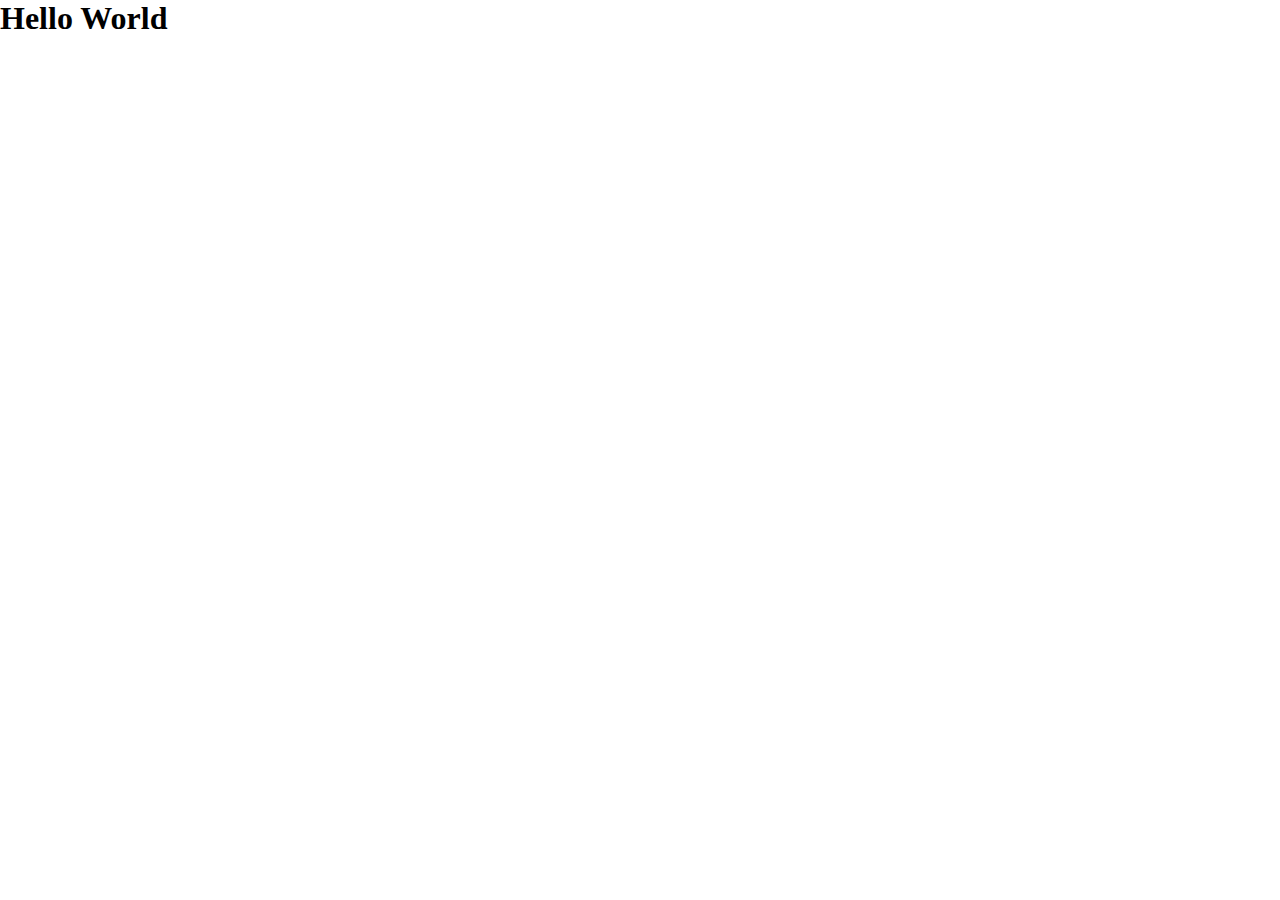
==== index.html @ d8b2917f "my second commit" ====
<!DOCTYPE html>
<html lang="en">
<head>
    <meta charset="UTF-8">
    <meta http-equiv="X-UA-Compatible" content="IE=edge">
    <meta name="viewport" content="width=device-width, initial-scale=1.0">
    <link rel="stylesheet" href="./style.css">
    <title>Document</title>
</head>
<body>
    <h1>Hello World
    </h1>
</body>
</html>
---- style.css ----
*{
    margin: 0;
    padding: 0;
    box-sizing: border-box;
}
h1{
    font-weight:900;
}
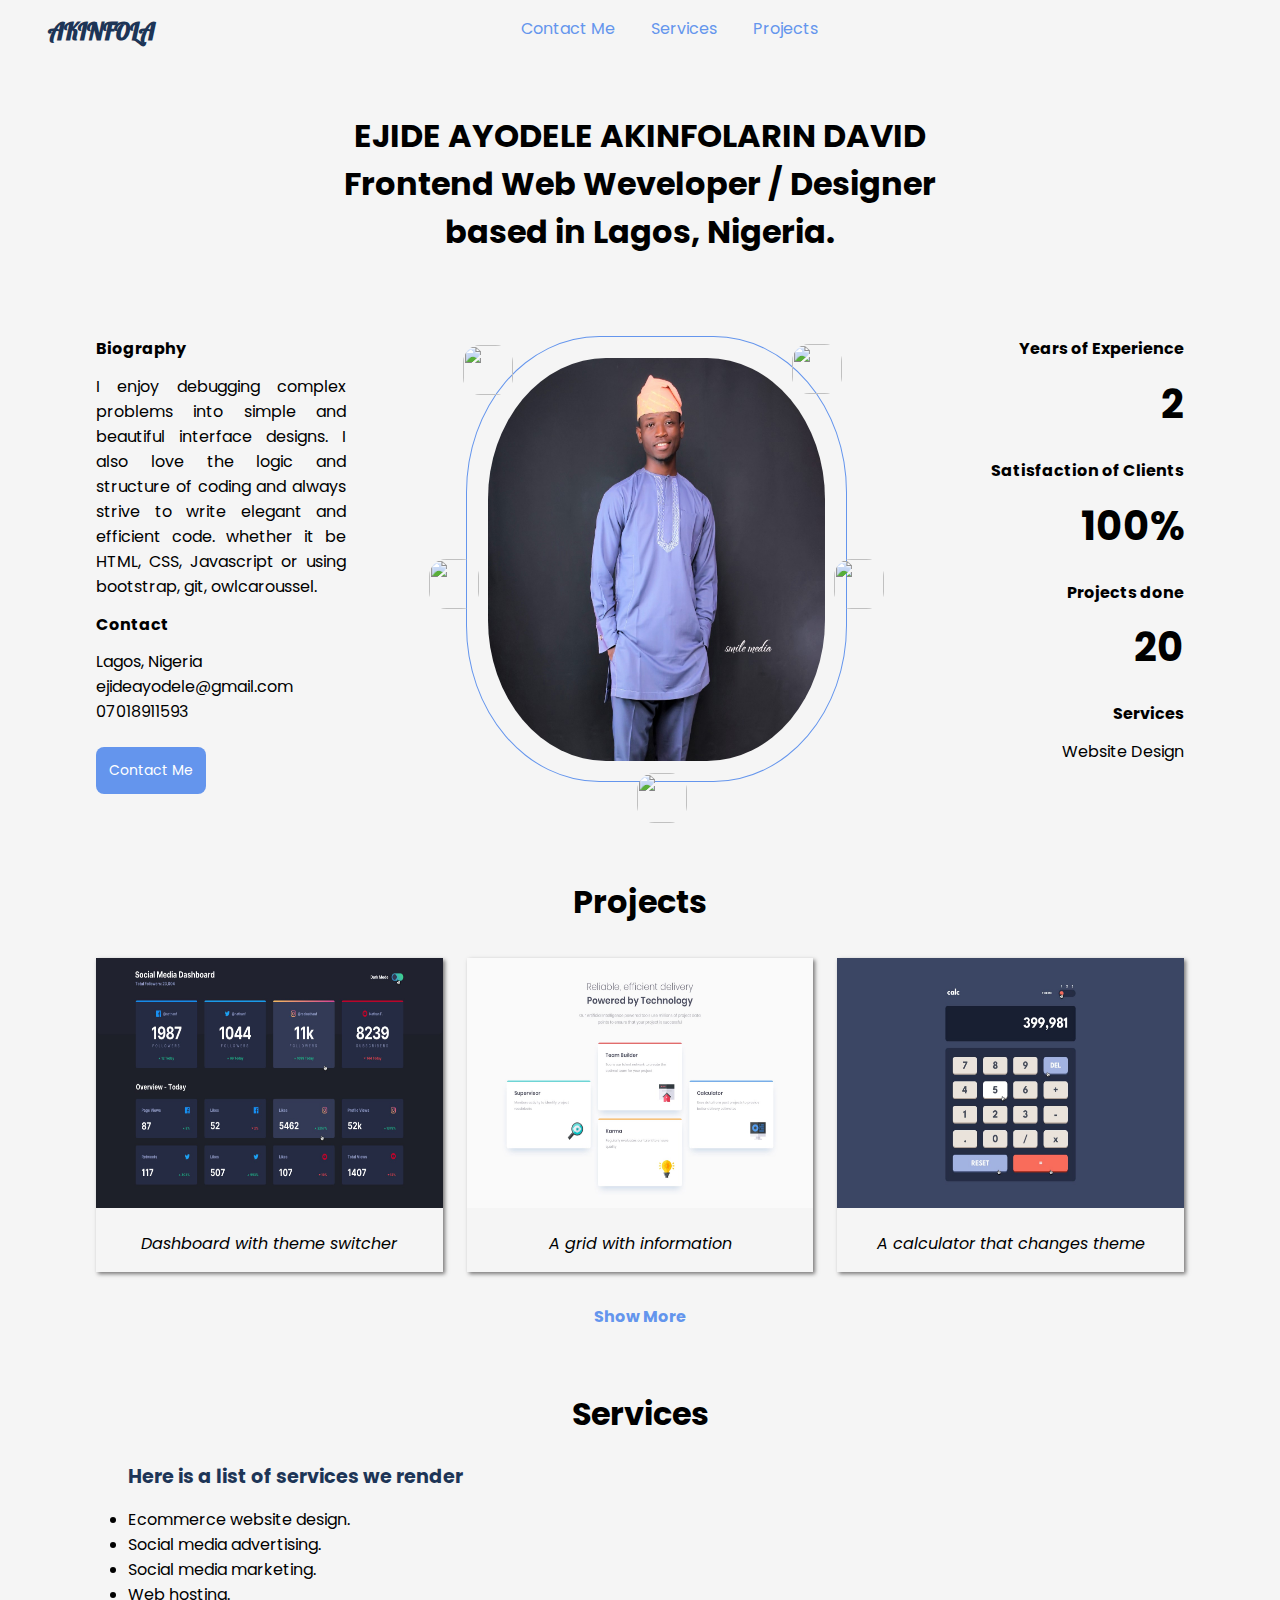
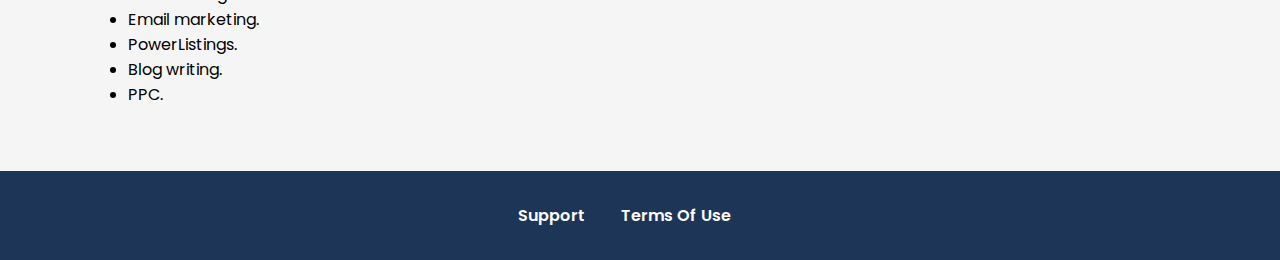
==== commit f253b34e: "Merge branch 'main' of https://github.com/Akinfola/zuri_task" ====
--- a/index.html
+++ b/index.html
@@ -1,14 +1,215 @@
-<!DOCTYPE html>
-<html lang="en">
-<head>
-    <meta charset="UTF-8">
-    <meta http-equiv="X-UA-Compatible" content="IE=edge">
-    <meta name="viewport" content="width=device-width, initial-scale=1.0">
-    <link rel="stylesheet" href="./style.css">
-    <title>Document</title>
-</head>
-<body>
-    <h1>Hello World
-    </h1>
-</body>
-</html>+<!DOCTYPE html>
+<html lang="en">
+  <head>
+    <meta charset="UTF-8" />
+    <meta http-equiv="X-UA-Compatible" content="IE=edge" />
+    <meta name="viewport" content="width=device-width, initial-scale=1.0" />
+    <title>Home</title>
+
+    <link
+      rel="stylesheet"
+      href="https://cdnjs.cloudflare.com/ajax/libs/font-awesome/6.1.1/css/all.min.css"
+      integrity="sha512-KfkfwYDsLkIlwQp6LFnl8zNdLGxu9YAA1QvwINks4PhcElQSvqcyVLLD9aMhXd13uQjoXtEKNosOWaZqXgel0g=="
+      crossorigin="anonymous"
+      referrerpolicy="no-referrer"
+    />
+
+    <link rel="stylesheet" href="./cssfiles/style.css">
+
+  </head>
+  <body>
+    <header id="top">
+      <nav class="flexbox">
+        <div class="navbrand">
+          <a href="./index.html">Akinfola</a>
+        </div>
+        <div class="nav-list">
+          <a href="#contact" class="nav-links">contact Me</a>
+          <a href="#services" class="nav-links">services</a>
+          <a href="#projects" class="nav-links">projects</a>
+        </div>
+
+        <div class="social">
+          <a href="https://web.facebook.com/profile.php?id=100074105265223">
+            <i class="fa-brands fa-facebook-f"></i></a>
+
+          <a href="https://www.instagram.com/iam_akinfola">
+            <i class="fa-brands fa-instagram"></i></a>
+
+          <a href="https://wa.link/0urnio">
+            <i class="fa-brands fa-whatsapp"></i></a>
+        </div>
+      </nav>
+    </header>
+
+    <main>
+
+        <div class="name">
+            <h1>EJIDE AYODELE AKINFOLARIN DAVID<br>
+              Frontend Web Weveloper / Designer
+                <br/>
+               based in Lagos, Nigeria.
+            </h1>
+        </div>
+
+        <div class="info-body">
+
+            <div class="first">
+                <h4>Biography</h4>              
+                <p style="text-align: justify;">
+                  I enjoy debugging complex problems into simple and
+                  beautiful interface designs. I also love the logic and structure of
+                  coding and always strive to write elegant and efficient code.
+                  whether it be HTML, CSS, Javascript or using bootstrap, git,
+                  owlcaroussel.
+               </p>
+
+                <h4 id="contact">Contact</h4> 
+                <p style="margin-bottom: 0.5rem;">Lagos, Nigeria<br/>
+                ejideayodele@gmail.com <br/>
+                07018911593</p><br/>
+
+                <a href="./htmlfiles/contact.html">contact me</a>
+            </div>
+
+            <div class="second">
+                <img src="./images/Mypicture.jpg" alt="my picture">
+
+                 <img
+                  src="https://e7.pngegg.com/pngimages/913/851/png-clipart-responsive-web-design-html-world-wide-web-consortium-world-wide-web-angle-text.png" 
+                  class="small-images one"
+                 />
+                <img
+                 src="https://upload.wikimedia.org/wikipedia/commons/thumb/3/3d/CSS.3.svg/1200px-CSS.3.svg.png"
+                 class="small-images two"
+                 />
+                 <img
+                  src="https://p.kindpng.com/picc/s/171-1718046_javascript-programming-language-logo-hd-png-download.png"
+                  class="small-images three"
+                 />
+                 <img
+                 src="https://upload.wikimedia.org/wikipedia/commons/thumb/b/b2/Bootstrap_logo.svg/512px-Bootstrap_logo.svg.png?20210507000024"
+                 class="small-images four"
+                  />
+                 <img
+                 src="https://e7.pngegg.com/pngimages/713/558/png-clipart-computer-icons-pro-git-github-logo-text-logo-thumbnail.png"
+                 class="small-images five"
+                 />
+            </div>
+
+            <div class="skills">
+
+               <h1>Skills</h1>
+              <img
+                  src="https://e7.pngegg.com/pngimages/913/851/png-clipart-responsive-web-design-html-world-wide-web-consortium-world-wide-web-angle-text.png" 
+                  class="small-images"
+                 />
+                <img
+                 src="https://upload.wikimedia.org/wikipedia/commons/thumb/3/3d/CSS.3.svg/1200px-CSS.3.svg.png"
+                 class="small-images"
+                 />
+                 <img
+                  src="https://p.kindpng.com/picc/s/171-1718046_javascript-programming-language-logo-hd-png-download.png"
+                  class="small-images"
+                 />
+                 <img
+                 src="https://upload.wikimedia.org/wikipedia/commons/thumb/b/b2/Bootstrap_logo.svg/512px-Bootstrap_logo.svg.png?20210507000024"
+                 class="small-images"
+                  />
+                 <img
+                 src="https://e7.pngegg.com/pngimages/713/558/png-clipart-computer-icons-pro-git-github-logo-text-logo-thumbnail.png"
+                 class="small-images"
+                />
+            </div> 
+
+            <div class="third">
+                <h4>Years of Experience</h4> 
+                <h1>2</h1>  
+                
+                <h4>Satisfaction of Clients</h4>
+                <h1>100%</h1>
+                
+                <h4>Projects done</h4>              
+                <h1>20</h1>
+
+                <h4>Services</h4>              
+                <p>Website Design</p>
+                
+
+            </div>
+        </div>
+
+        <section>
+          <div class="projects" id="projects">
+            <h1>Projects</h1>
+
+            <div class="project-image flexbox">
+              <div>
+                <figure>
+                  <img src="../images/Active-states-dark.jpg" alt="">
+                  <figcaption>
+                    <p>Dashboard with theme switcher</p>
+                  </figcaption>
+                </figure>
+              </div>
+
+              <div>
+                <figure>
+                  <img src="../images/Desktop-design.jpg" alt="">
+                   <figcaption>
+                    <p>A grid with information</p>
+                  </figcaption>
+                </figure>
+              </div>
+
+              <div>
+                <figure>
+                  <img src="../images/Active-states-theme-1.jpg" alt="">
+                   <figcaption>
+                    <p>A calculator that changes theme</p>
+                  </figcaption>
+                </figure>
+              </div>  
+  
+            </div>
+
+            <h4><a href="./htmlfiles/projects.html">show more</a></h4>
+          </div>
+        </section>
+
+        <section class="services">
+          <h1 id="services">
+            Services
+          </h1>
+
+          <div class="services-list">
+            <p>Here is a list of services we render</p>
+            <ul>
+              <li>Ecommerce website design.</li>
+              <li>Social media advertising.</li>
+              <li>Social media marketing.</li>
+              <li>Web hosting.</li>
+              <li>Email marketing.</li>
+              <li>PowerListings.</li>
+              <li>Blog writing.</li>
+              <li>PPC.</li>
+            </ul>
+          </div>
+        </section>
+
+        <div class="arrow">
+          <a href="#top">
+            <i class="fa-solid fa-circle-arrow-up fa-bounce"></i>
+          </a>
+        </div>
+        
+    </main>
+
+     <footer>
+      <div class="support">
+        <a>Support</a>
+        <a>Terms of Use</a>
+      </div>
+    </footer>
+  </body>
+</html>
--- a/cssfiles/style.css
+++ b/cssfiles/style.css
@@ -0,0 +1,412 @@
+@import url('https://fonts.googleapis.com/css2?family=Poppins:wght@100;200;300;400;500;600;700;800;900&display=swap');
+@import url('https://fonts.googleapis.com/css2?family=Dancing+Script:wght@400;500;600;700&family=Lobster&family=Pacifico&family=Recursive:wght@300;400;500;700&family=Roboto+Serif:ital,opsz,wght@0,8..144,100;0,8..144,300;0,8..144,500;0,8..144,600;0,8..144,700;0,8..144,800;0,8..144,900;1,8..144,100;1,8..144,200;1,8..144,500;1,8..144,900&family=Satisfy&family=Spline+Sans+Mono:wght@300;400;500;700&display=swap');
+
+*{
+    padding: 0;
+    margin: 0;
+    box-sizing: border-box;
+}
+
+body{
+    font-family: 'Poppins', sans-serif;
+    background-color:#f5f5f5;
+}
+
+.flexbox{
+    display: flex;
+    justify-content: space-between;
+}
+
+a{
+    text-decoration: none;
+    color: cornflowerblue;
+    text-transform: capitalize;
+}
+
+i{
+    margin-right: 1rem;
+}
+
+h4, .first p{
+    margin-bottom: 0.8rem;
+}
+
+/* end of global styles */
+
+nav{
+    padding: 0 2rem;
+    height: 4rem;
+    overflow: hidden;
+    flex-wrap: wrap;
+}
+
+.navbrand a{
+    color:#1d3557;
+    text-transform: uppercase;
+    font-family: 'Lobster', cursive;
+    font-weight: 700;
+    font-size: 1.5rem;
+}
+
+.navbrand, .social, .nav-links{
+    padding: 1rem !important;
+}
+
+.nav-list{
+    padding-top: 1rem;
+}
+
+.nav-links:hover{
+    background-color: cornflowerblue;
+    color: white;
+}
+
+.name{
+    text-align: center;
+    padding: 3rem 0;
+}
+
+.name, .info-body, section, .arrow{
+    width: 85%;
+    margin: 0 auto;
+}
+
+.info-body{
+    padding: 2rem 0 3rem 0;
+    display: grid;
+    grid-template-columns: 23% 35% 20%;
+    justify-content: space-between;
+}
+
+.first a{
+    padding: 0.7rem;
+    text-transform: capitalize;
+    color: white;
+    background-color: cornflowerblue;
+    border: 2px solid transparent;
+    border-radius: 8px;
+    font-size: 14px;
+}
+
+.first a:hover{
+    background-color: transparent;
+    color: cornflowerblue;
+    border: 2px solid cornflowerblue;
+}
+
+.second{
+    padding: 1.3rem;
+    border: 1px solid cornflowerblue;
+    border-radius: 35%;
+    position: relative;
+}
+
+.second img{
+    width: 100%;
+    height: 100%;
+    border-radius: 35%;
+}
+
+.third{
+    text-align: right;
+}
+
+.third h1{
+    font-size: 2.5rem;
+    margin-bottom: 1.5rem;
+}
+
+.small-images{
+    width: 50px !important;
+    height: 50px !important;
+    position: absolute;
+}
+
+.one{
+    top:1.5%;
+    right:1%;
+}
+
+.two{
+    top:1.7%;
+    left: -1%;
+}
+
+.three{
+    top: 50%;
+    left:-10%;
+}
+
+.four{
+    left: 45%;
+    top: 98%;
+}
+
+.five{
+    right: -10%;
+    top: 50%;
+}
+
+/* .six{
+    top: 45%;
+    right: -12%;
+}
+
+.seven{
+    right: 0;
+    top: 0;
+    width: 70px !important;
+} */
+
+.skills{
+    display: none;
+    /* visibility: hidden; */
+}
+
+footer{
+    padding: 2rem;
+    text-align: center;
+    margin-top: 4rem;
+    background-color: #1d3557;
+}
+
+footer a{
+    margin-right: 2rem;
+    color: white;
+    font-weight: 600;
+}
+
+.container-cover {
+    width: 70%;
+    height: 100vh;
+    padding: 3rem 0 0rem 0;
+    margin: 0 auto;
+}
+
+.cover {
+    background-color: rgb(235, 232, 232);
+    border-radius: 20px;
+    box-shadow: 2px 2px 4px rgb(119, 118, 118);
+}
+
+.cover-style,
+.cover-text {
+    width: 100%;
+    height: 100% !important;
+}
+
+form {
+    width: 100%;
+}
+
+.cover-text h2 {
+    color: darkblue;
+    font-size: 30px;
+    margin-bottom: 1rem;
+}
+
+.cover-style i {
+    font-size: 10rem;
+    -webkit-text-fill-color: transparent;
+    background: linear-gradient(180deg, #00ddff, #ff00d4, purple);
+    -webkit-background-clip: text;
+}
+
+.cover-style{
+    background-image: url("../images/Flower.jpeg");
+    background-position: center;
+    background-size: cover;
+    background-repeat: no-repeat;
+    height: 100%;
+    text-align: center;
+    margin: auto 0;
+    padding: 1rem 0 !important;
+}
+
+.cover-text {
+    padding: 1rem 3rem;
+}
+
+input {
+    padding: 0.9rem 0rem 0.9rem 2.5rem;
+    margin-bottom: 0.7rem;
+    border-radius: 20px;
+    width: 100%;
+    font-family: 'Poppins', sans-serif;
+    
+}
+
+input:focus, textarea:focus{
+    outline: 0;
+}
+
+textarea {
+    padding: 0.5rem 1.2rem;
+    margin-bottom: 0.9rem;
+    border-radius: 20px;
+    width: 100%;
+    font-family: 'Poppins', sans-serif;
+}
+
+.cover-text button {
+    width: 100%;
+    text-align: center;
+    padding: 0.9rem 1rem;
+    margin-bottom: 0.5rem;
+    border-radius: 20px;
+    background-color: rgb(18, 18, 219);
+    color: white;
+    border: none;
+}
+
+input,
+button,
+textarea {
+    font-size: 14px;
+    box-shadow: 4px 5px 8px #c7c5c5;
+    border: none;
+}
+
+.hope {
+    position: relative;
+}
+
+.hope i {
+    position: absolute;
+    color: grey
+    padding: 15px 0px 15px 15px;
+}
+
+/* start of projects */
+
+.projects{
+    padding: 3rem 0;
+    text-align: center;
+    /* width: 85%; */
+    /* margin: 0 auto; */
+    
+}
+
+.projects h1 {
+    margin-bottom: 2rem;
+    font-size: 2rem;
+}
+
+.project-image, .certificates{
+    margin-bottom: 2rem;
+    gap: 1.5rem;
+}
+
+.project-image div, .certificates div{
+    width: 100%;
+    height: auto;
+}
+
+.project-image img, .certificates img{
+    width: 100%;
+    height: 250px;
+    margin-bottom: 1rem;
+}
+
+
+
+figure{
+    box-shadow: 2px 2px 4px rgb(119, 118, 118);
+    padding-bottom: 1rem;
+    font-style: italic;
+}
+
+.services{
+    width: 80%;    
+}
+
+.services h1{
+    text-align: center;
+    margin-bottom: 1.5rem;
+}
+
+.services p{
+    font-size: 1.2rem;
+    margin-bottom: 1rem;
+    font-weight: bold;
+    color:#1d3557;
+}
+
+.arrow i{
+    float: right;
+    font-size: 1.8rem;
+    color:#1d3557;
+}
+
+
+
+
+@media screen and (max-width: 700px){
+    nav{
+      padding: inherit 0.5rem !important;
+      display: block !important;
+    }
+
+    .navbrand, .nav-links, .social{
+      float: left;
+    }
+
+    .info-body{
+        grid-template-columns: auto;
+    }
+
+    .info-body div{
+        margin-bottom: 2rem;
+    }
+
+    .third{
+        text-align: left;
+        margin-bottom: 0 !important;
+    }
+
+    .skills{
+        /* visibility: visible; */
+        display: block;
+    }
+
+    .skills img{
+        position: static;
+    }
+
+    .one, .two, .three, .four, .five, .six, .seven{
+        /* visibility: hidden; */
+        display: none;
+    }
+    .seven{
+        width: 100px !important;
+    }
+
+    .first p, .projects-container-image div{
+        margin-bottom: 1.9rem;
+    }
+
+    .cover, .project-image, .projects-container-image, .certificates{
+        flex-direction: column !important;
+    }
+
+    .container-cover{
+        height: auto;
+    }
+
+    .cover-style{
+    border-radius: 20px;
+    }
+
+    .project-image, .projects-container-image{
+        gap: 0 !important;
+    }
+
+    .projects-container-image div{
+        width: 100% !important;
+    }
+
+    figure{
+        margin-bottom: 1.5rem;
+    }
+}
+
